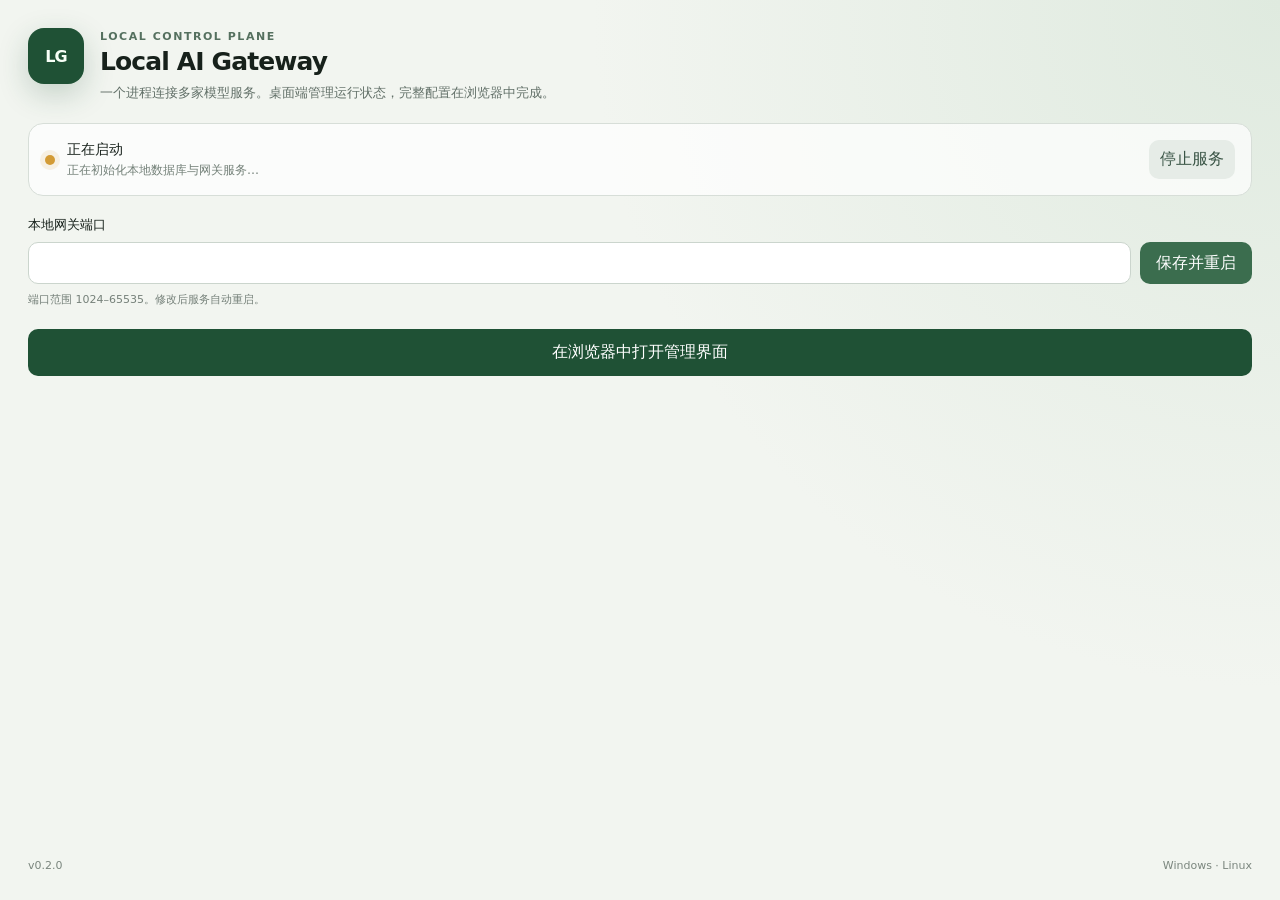
==== desktop/ui/index.html @ 6638c5e5 "feat: 新增 Rust 桌面网关与持久化代理能力 ✨" ====
<!doctype html>
<html lang="zh-CN">
<head>
  <meta charset="UTF-8">
  <meta name="viewport" content="width=device-width, initial-scale=1">
  <meta name="color-scheme" content="light dark">
  <title>Local AI Gateway</title>
  <link rel="stylesheet" href="./launcher.css">
  <script type="module" src="./launcher.js"></script>
</head>
<body>
  <main class="shell">
    <header class="hero">
      <div class="mark" aria-hidden="true">LG</div>
      <div>
        <p class="eyebrow">LOCAL CONTROL PLANE</p>
        <h1>Local AI Gateway</h1>
        <p class="intro">一个进程连接多家模型服务。桌面端管理运行状态，完整配置在浏览器中完成。</p>
      </div>
    </header>

    <section class="status-card" aria-live="polite">
      <div class="status-line">
        <span id="status-dot" class="status-dot"></span>
        <div>
          <strong id="status-label">正在启动</strong>
          <p id="status-detail">正在初始化本地数据库与网关服务…</p>
        </div>
      </div>
      <button id="toggle" class="button ghost" type="button">停止服务</button>
    </section>

    <form id="port-form" class="port-form">
      <label for="port">本地网关端口</label>
      <div class="port-row">
        <input id="port" name="port" type="number" min="1024" max="65535" inputmode="numeric" required>
        <button class="button secondary" type="submit">保存并重启</button>
      </div>
      <p id="port-hint" class="hint">端口范围 1024–65535。修改后服务自动重启。</p>
    </form>

    <button id="open-dashboard" class="button primary" type="button">在浏览器中打开管理界面</button>

    <footer>
      <span>v<span id="version">0.2.0</span></span>
      <span>Windows · Linux</span>
    </footer>
  </main>
</body>
</html>
---- desktop/ui/launcher.css ----
:root {
  font-family: Inter, ui-sans-serif, system-ui, -apple-system, BlinkMacSystemFont, "Segoe UI", sans-serif;
  color: #17211b;
  background: #f2f5f0;
  font-synthesis: none;
}

* { box-sizing: border-box; }
body { margin: 0; min-height: 100vh; background: radial-gradient(circle at 100% 0, #dfeadf 0, transparent 44%), #f2f5f0; }
button, input { font: inherit; }
.shell { min-height: 100vh; display: flex; flex-direction: column; gap: 20px; padding: 28px; }
.hero { display: grid; grid-template-columns: 56px 1fr; gap: 16px; align-items: start; }
.mark { display: grid; place-items: center; width: 56px; height: 56px; border-radius: 16px; color: #f7fff7; background: #1f5135; font-weight: 800; letter-spacing: -0.05em; box-shadow: 0 10px 30px rgb(31 81 53 / 22%); }
.eyebrow { margin: 2px 0 4px; color: #55705f; font-size: 11px; font-weight: 750; letter-spacing: .14em; }
h1 { margin: 0; font-size: 25px; letter-spacing: -.035em; }
.intro { margin: 7px 0 0; color: #627068; font-size: 13px; line-height: 1.55; }
.status-card { display: flex; align-items: center; justify-content: space-between; gap: 14px; padding: 16px; border: 1px solid #d7ded8; border-radius: 15px; background: rgb(255 255 255 / 72%); }
.status-line { display: flex; align-items: center; gap: 12px; min-width: 0; }
.status-line strong { display: block; font-size: 14px; }
.status-line p { margin: 3px 0 0; color: #738078; font-size: 12px; overflow-wrap: anywhere; }
.status-dot { flex: none; width: 10px; height: 10px; border-radius: 999px; background: #d39b35; box-shadow: 0 0 0 5px rgb(211 155 53 / 13%); }
.status-dot.running { background: #2f9d5b; box-shadow: 0 0 0 5px rgb(47 157 91 / 13%); }
.status-dot.failed { background: #c95050; box-shadow: 0 0 0 5px rgb(201 80 80 / 13%); }
.port-form { display: grid; gap: 8px; }
.port-form label { font-size: 13px; font-weight: 700; }
.port-row { display: grid; grid-template-columns: 1fr auto; gap: 9px; }
input { min-width: 0; height: 42px; padding: 0 13px; color: inherit; background: #fff; border: 1px solid #cbd5cd; border-radius: 10px; outline: none; }
input:focus { border-color: #2e774d; box-shadow: 0 0 0 3px rgb(46 119 77 / 13%); }
.hint { min-height: 17px; margin: 0; color: #758079; font-size: 11px; }
.hint.error { color: #a63939; }
.button { border: 0; border-radius: 10px; cursor: pointer; font-weight: 700; transition: transform .12s ease, background .12s ease; }
.button:active { transform: translateY(1px); }
.button:disabled { cursor: wait; opacity: .6; }
.button.primary { width: 100%; padding: 13px 16px; color: #fff; background: #1f5135; }
.button.primary:hover { background: #173f29; }
.button.secondary { padding: 0 16px; color: #fff; background: #3b6d4e; }
.button.ghost { flex: none; padding: 9px 11px; color: #385344; background: #e6ece7; }
footer { display: flex; justify-content: space-between; margin-top: auto; color: #7b867e; font-size: 11px; }

@media (prefers-color-scheme: dark) {
  :root { color: #e6eee8; background: #151b17; }
  body { background: radial-gradient(circle at 100% 0, #20382a 0, transparent 44%), #151b17; }
  .intro, .status-line p, .hint, footer { color: #9eaaa2; }
  .eyebrow { color: #94b09d; }
  .status-card { border-color: #34443a; background: rgb(31 41 34 / 78%); }
  input { color: #eef5ef; background: #202a23; border-color: #3d5143; }
  .button.ghost { color: #d8e5dc; background: #304139; }
}
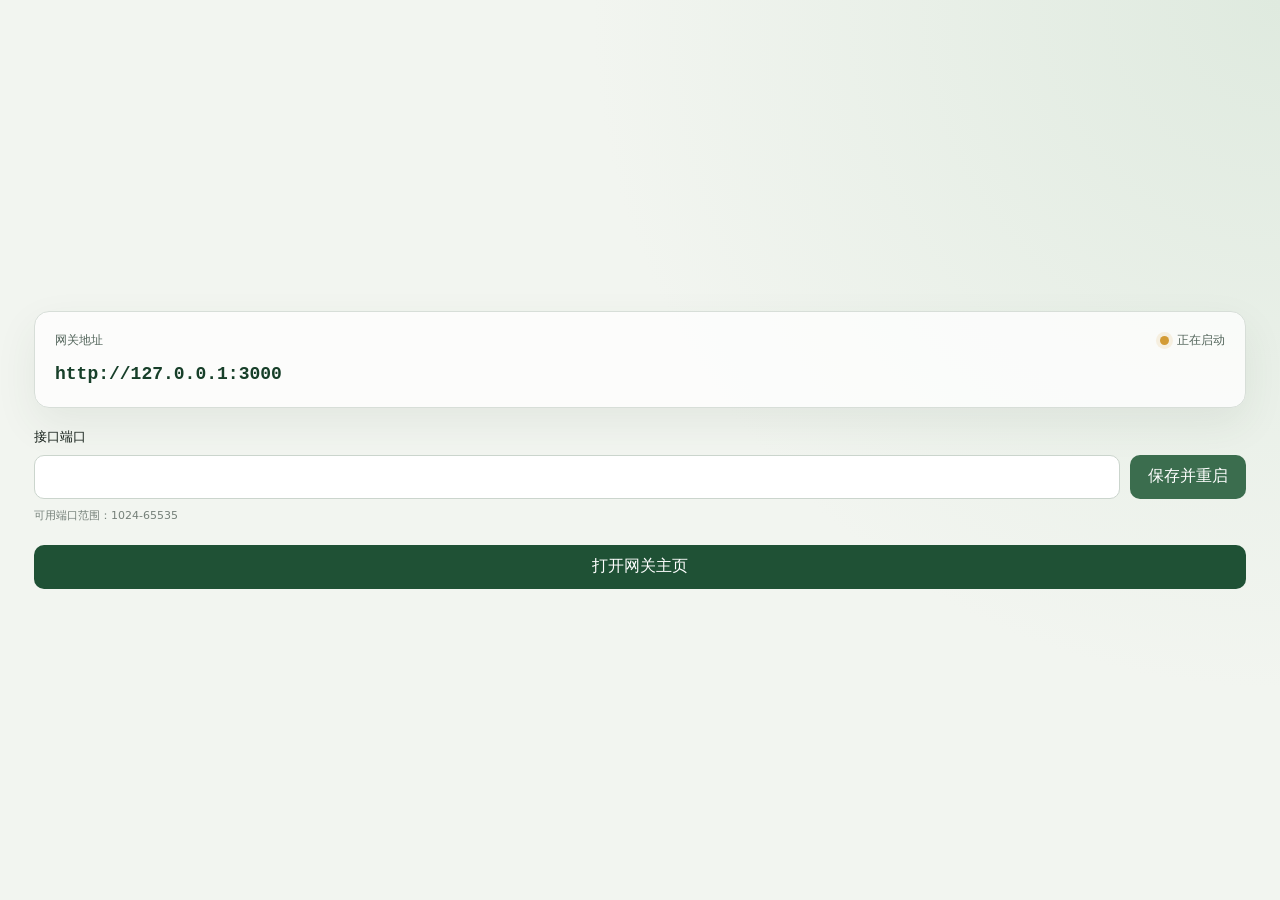
==== commit 7306f15c: "feat: 新增桌面端、托盘常驻与多平台打包 ✨" ====
--- a/desktop/ui/index.html
+++ b/desktop/ui/index.html
@@ -10,41 +10,28 @@
 </head>
 <body>
   <main class="shell">
-    <header class="hero">
-      <div class="mark" aria-hidden="true">LG</div>
-      <div>
-        <p class="eyebrow">LOCAL CONTROL PLANE</p>
-        <h1>Local AI Gateway</h1>
-        <p class="intro">一个进程连接多家模型服务。桌面端管理运行状态，完整配置在浏览器中完成。</p>
+    <section class="address-card" aria-live="polite">
+      <div class="address-head">
+        <span class="address-label">网关地址</span>
+        <span class="status-badge">
+          <span id="status-dot" class="status-dot" aria-hidden="true"></span>
+          <span id="status-label">正在启动</span>
+        </span>
       </div>
-    </header>
-
-    <section class="status-card" aria-live="polite">
-      <div class="status-line">
-        <span id="status-dot" class="status-dot"></span>
-        <div>
-          <strong id="status-label">正在启动</strong>
-          <p id="status-detail">正在初始化本地数据库与网关服务…</p>
-        </div>
-      </div>
-      <button id="toggle" class="button ghost" type="button">停止服务</button>
+      <code id="status-detail" class="gateway-url">http://127.0.0.1:3000</code>
+      <p id="status-error" class="status-error" hidden></p>
     </section>
 
     <form id="port-form" class="port-form">
-      <label for="port">本地网关端口</label>
+      <label for="port">接口端口</label>
       <div class="port-row">
         <input id="port" name="port" type="number" min="1024" max="65535" inputmode="numeric" required>
         <button class="button secondary" type="submit">保存并重启</button>
       </div>
-      <p id="port-hint" class="hint">端口范围 1024–65535。修改后服务自动重启。</p>
+      <p id="port-hint" class="hint">可用端口范围：1024-65535</p>
     </form>
 
-    <button id="open-dashboard" class="button primary" type="button">在浏览器中打开管理界面</button>
-
-    <footer>
-      <span>v<span id="version">0.2.0</span></span>
-      <span>Windows · Linux</span>
-    </footer>
+    <button id="open-dashboard" class="button primary" type="button">打开网关主页</button>
   </main>
 </body>
 </html>
--- a/desktop/ui/launcher.css
+++ b/desktop/ui/launcher.css
@@ -6,43 +6,69 @@
 }
 
 * { box-sizing: border-box; }
-body { margin: 0; min-height: 100vh; background: radial-gradient(circle at 100% 0, #dfeadf 0, transparent 44%), #f2f5f0; }
+body {
+  margin: 0;
+  height: 100vh;
+  overflow: hidden;
+  background: radial-gradient(circle at 100% 0, #dfeadf 0, transparent 44%), #f2f5f0;
+}
 button, input { font: inherit; }
-.shell { min-height: 100vh; display: flex; flex-direction: column; gap: 20px; padding: 28px; }
-.hero { display: grid; grid-template-columns: 56px 1fr; gap: 16px; align-items: start; }
-.mark { display: grid; place-items: center; width: 56px; height: 56px; border-radius: 16px; color: #f7fff7; background: #1f5135; font-weight: 800; letter-spacing: -0.05em; box-shadow: 0 10px 30px rgb(31 81 53 / 22%); }
-.eyebrow { margin: 2px 0 4px; color: #55705f; font-size: 11px; font-weight: 750; letter-spacing: .14em; }
-h1 { margin: 0; font-size: 25px; letter-spacing: -.035em; }
-.intro { margin: 7px 0 0; color: #627068; font-size: 13px; line-height: 1.55; }
-.status-card { display: flex; align-items: center; justify-content: space-between; gap: 14px; padding: 16px; border: 1px solid #d7ded8; border-radius: 15px; background: rgb(255 255 255 / 72%); }
-.status-line { display: flex; align-items: center; gap: 12px; min-width: 0; }
-.status-line strong { display: block; font-size: 14px; }
-.status-line p { margin: 3px 0 0; color: #738078; font-size: 12px; overflow-wrap: anywhere; }
-.status-dot { flex: none; width: 10px; height: 10px; border-radius: 999px; background: #d39b35; box-shadow: 0 0 0 5px rgb(211 155 53 / 13%); }
-.status-dot.running { background: #2f9d5b; box-shadow: 0 0 0 5px rgb(47 157 91 / 13%); }
-.status-dot.failed { background: #c95050; box-shadow: 0 0 0 5px rgb(201 80 80 / 13%); }
-.port-form { display: grid; gap: 8px; }
+.shell {
+  height: 100vh;
+  display: grid;
+  grid-template-rows: auto auto auto;
+  align-content: center;
+  gap: 20px;
+  padding: 34px;
+}
+.address-card {
+  display: grid;
+  gap: 13px;
+  padding: 20px;
+  border: 1px solid #d7ded8;
+  border-radius: 15px;
+  background: rgb(255 255 255 / 76%);
+  box-shadow: 0 16px 42px rgb(46 74 55 / 8%);
+}
+.address-head { display: flex; align-items: center; justify-content: space-between; gap: 16px; }
+.address-label { color: #52645a; font-size: 12px; font-weight: 700; }
+.status-badge { display: flex; align-items: center; gap: 8px; color: #52645a; font-size: 12px; font-weight: 650; }
+.status-dot { flex: none; width: 9px; height: 9px; border-radius: 999px; background: #d39b35; box-shadow: 0 0 0 4px rgb(211 155 53 / 13%); }
+.status-dot.running { background: #2f9d5b; box-shadow: 0 0 0 4px rgb(47 157 91 / 13%); }
+.status-dot.failed { background: #c95050; box-shadow: 0 0 0 4px rgb(201 80 80 / 13%); }
+.gateway-url {
+  min-width: 0;
+  overflow: hidden;
+  color: #173f29;
+  font-family: "SFMono-Regular", Consolas, "Liberation Mono", monospace;
+  font-size: 18px;
+  font-weight: 700;
+  line-height: 1.35;
+  text-overflow: ellipsis;
+  white-space: nowrap;
+}
+.status-error { margin: -3px 0 0; color: #a63939; font-size: 11px; line-height: 1.4; }
+.port-form { display: grid; gap: 9px; }
 .port-form label { font-size: 13px; font-weight: 700; }
-.port-row { display: grid; grid-template-columns: 1fr auto; gap: 9px; }
-input { min-width: 0; height: 42px; padding: 0 13px; color: inherit; background: #fff; border: 1px solid #cbd5cd; border-radius: 10px; outline: none; }
+.port-row { display: grid; grid-template-columns: minmax(0, 1fr) auto; gap: 10px; }
+input { min-width: 0; height: 44px; padding: 0 14px; color: inherit; background: #fff; border: 1px solid #cbd5cd; border-radius: 10px; outline: none; }
 input:focus { border-color: #2e774d; box-shadow: 0 0 0 3px rgb(46 119 77 / 13%); }
 .hint { min-height: 17px; margin: 0; color: #758079; font-size: 11px; }
 .hint.error { color: #a63939; }
-.button { border: 0; border-radius: 10px; cursor: pointer; font-weight: 700; transition: transform .12s ease, background .12s ease; }
+.button { min-height: 44px; border: 0; border-radius: 10px; cursor: pointer; font-weight: 700; transition: transform .12s ease, background .12s ease; }
+.button:focus-visible { outline: 3px solid rgb(46 119 77 / 28%); outline-offset: 2px; }
 .button:active { transform: translateY(1px); }
-.button:disabled { cursor: wait; opacity: .6; }
-.button.primary { width: 100%; padding: 13px 16px; color: #fff; background: #1f5135; }
-.button.primary:hover { background: #173f29; }
-.button.secondary { padding: 0 16px; color: #fff; background: #3b6d4e; }
-.button.ghost { flex: none; padding: 9px 11px; color: #385344; background: #e6ece7; }
-footer { display: flex; justify-content: space-between; margin-top: auto; color: #7b867e; font-size: 11px; }
+.button:disabled { cursor: not-allowed; opacity: .58; }
+.button.primary { width: 100%; padding: 0 16px; color: #fff; background: #1f5135; }
+.button.primary:hover:not(:disabled) { background: #173f29; }
+.button.secondary { padding: 0 18px; color: #fff; background: #3b6d4e; }
+.button.secondary:hover:not(:disabled) { background: #315f42; }
 
 @media (prefers-color-scheme: dark) {
   :root { color: #e6eee8; background: #151b17; }
   body { background: radial-gradient(circle at 100% 0, #20382a 0, transparent 44%), #151b17; }
-  .intro, .status-line p, .hint, footer { color: #9eaaa2; }
-  .eyebrow { color: #94b09d; }
-  .status-card { border-color: #34443a; background: rgb(31 41 34 / 78%); }
+  .address-card { border-color: #34443a; background: rgb(31 41 34 / 82%); box-shadow: 0 16px 42px rgb(0 0 0 / 18%); }
+  .address-label, .status-badge, .hint { color: #9eaaa2; }
+  .gateway-url { color: #d9f3e2; }
   input { color: #eef5ef; background: #202a23; border-color: #3d5143; }
-  .button.ghost { color: #d8e5dc; background: #304139; }
 }
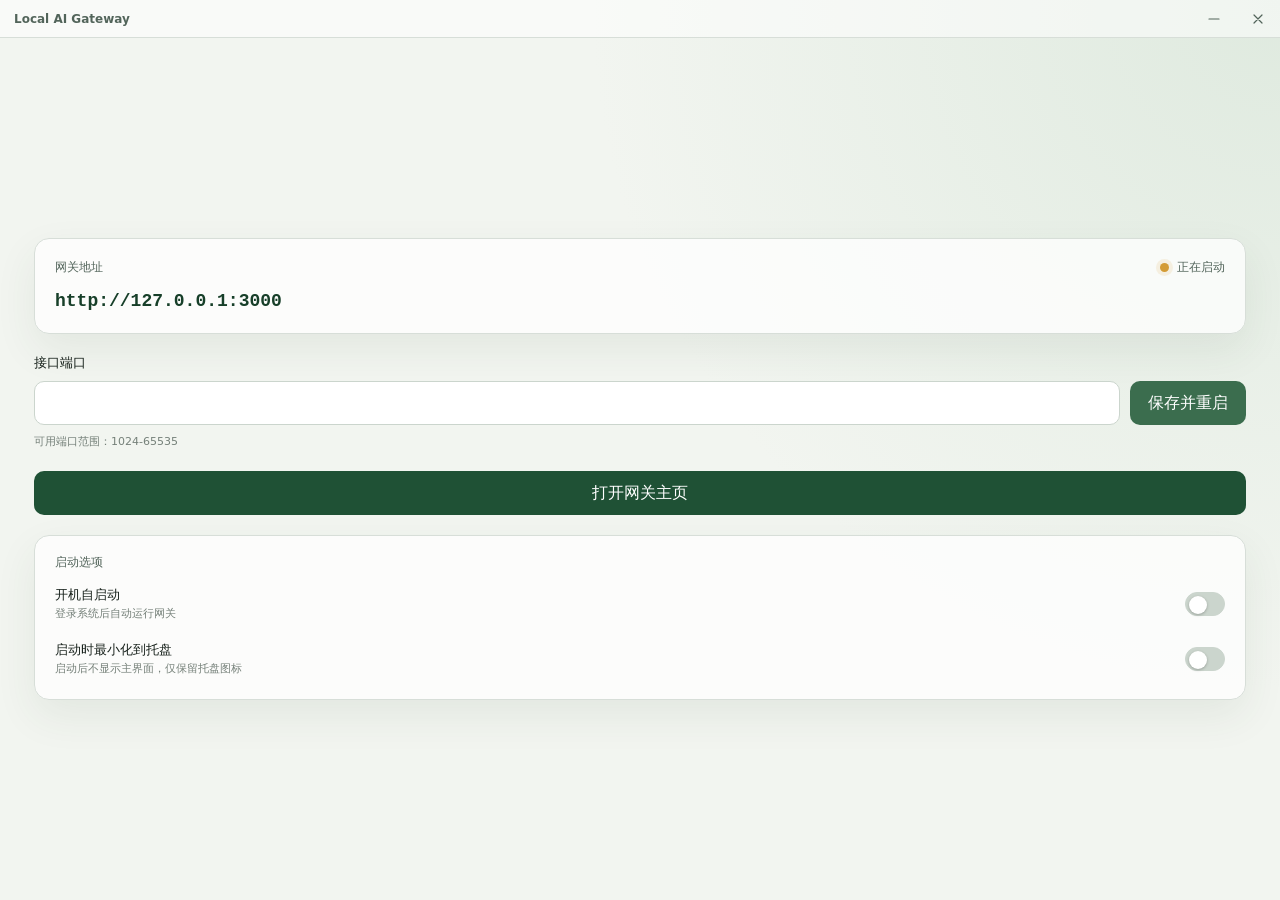
==== commit f8628556: "fix: 修复 Windows 控制台窗口与 Linux 标题栏失效,内建标题栏并新增自启动选项 🐛" ====
--- a/desktop/ui/index.html
+++ b/desktop/ui/index.html
@@ -9,6 +9,21 @@
   <script type="module" src="./launcher.js"></script>
 </head>
 <body>
+  <header class="titlebar" data-tauri-drag-region="deep">
+    <span class="titlebar-title">Local AI Gateway</span>
+    <div class="titlebar-buttons">
+      <button id="minimize-btn" class="titlebar-button" type="button" aria-label="最小化">
+        <svg width="12" height="12" viewBox="0 0 12 12" aria-hidden="true">
+          <path d="M1 6h10" stroke="currentColor" stroke-width="1.2" stroke-linecap="round"/>
+        </svg>
+      </button>
+      <button id="close-btn" class="titlebar-button close" type="button" aria-label="关闭">
+        <svg width="12" height="12" viewBox="0 0 12 12" aria-hidden="true">
+          <path d="M2 2l8 8M10 2l-8 8" stroke="currentColor" stroke-width="1.2" stroke-linecap="round"/>
+        </svg>
+      </button>
+    </div>
+  </header>
   <main class="shell">
     <section class="address-card" aria-live="polite">
       <div class="address-head">
@@ -32,6 +47,25 @@
     </form>
 
     <button id="open-dashboard" class="button primary" type="button">打开网关主页</button>
+
+    <section class="settings-card" aria-label="启动选项">
+      <h2 class="settings-title">启动选项</h2>
+      <label class="setting-row" for="autostart">
+        <span class="setting-text">
+          <span class="setting-name">开机自启动</span>
+          <span class="setting-desc">登录系统后自动运行网关</span>
+        </span>
+        <input id="autostart" class="switch" type="checkbox">
+      </label>
+      <label class="setting-row" for="start-to-tray">
+        <span class="setting-text">
+          <span class="setting-name">启动时最小化到托盘</span>
+          <span class="setting-desc">启动后不显示主界面，仅保留托盘图标</span>
+        </span>
+        <input id="start-to-tray" class="switch" type="checkbox">
+      </label>
+      <p id="settings-hint" class="hint" hidden></p>
+    </section>
   </main>
 </body>
 </html>
--- a/desktop/ui/launcher.css
+++ b/desktop/ui/launcher.css
@@ -10,13 +10,43 @@
   margin: 0;
   height: 100vh;
   overflow: hidden;
+  display: flex;
+  flex-direction: column;
   background: radial-gradient(circle at 100% 0, #dfeadf 0, transparent 44%), #f2f5f0;
 }
 button, input { font: inherit; }
+.titlebar {
+  flex: none;
+  display: flex;
+  align-items: center;
+  justify-content: space-between;
+  height: 38px;
+  padding-left: 14px;
+  background: rgb(255 255 255 / 55%);
+  border-bottom: 1px solid #d7ded8;
+  user-select: none;
+}
+.titlebar-title { color: #52645a; font-size: 12px; font-weight: 700; }
+.titlebar-buttons { display: flex; align-self: stretch; }
+.titlebar-button {
+  width: 44px;
+  padding: 0;
+  border: 0;
+  display: grid;
+  place-items: center;
+  color: #52645a;
+  background: none;
+  cursor: pointer;
+  transition: background .12s ease, color .12s ease;
+}
+.titlebar-button:hover { background: rgb(23 33 27 / 7%); color: #17211b; }
+.titlebar-button:focus-visible { outline: 2px solid rgb(46 119 77 / 40%); outline-offset: -2px; }
+.titlebar-button.close:hover { background: #c95050; color: #fff; }
 .shell {
-  height: 100vh;
+  flex: 1;
+  min-height: 0;
   display: grid;
-  grid-template-rows: auto auto auto;
+  grid-template-rows: auto auto auto auto;
   align-content: center;
   gap: 20px;
   padding: 34px;
@@ -64,11 +94,69 @@
 .button.secondary { padding: 0 18px; color: #fff; background: #3b6d4e; }
 .button.secondary:hover:not(:disabled) { background: #315f42; }
 
+.settings-card {
+  display: grid;
+  gap: 2px;
+  padding: 18px 20px 14px;
+  border: 1px solid #d7ded8;
+  border-radius: 15px;
+  background: rgb(255 255 255 / 76%);
+  box-shadow: 0 16px 42px rgb(46 74 55 / 8%);
+}
+.settings-title { margin: 0 0 4px; color: #52645a; font-size: 12px; font-weight: 700; }
+.setting-row {
+  display: flex;
+  align-items: center;
+  justify-content: space-between;
+  gap: 16px;
+  padding: 9px 0;
+  cursor: pointer;
+}
+.setting-text { display: grid; gap: 2px; }
+.setting-name { font-size: 13px; font-weight: 650; }
+.setting-desc { color: #758079; font-size: 11px; }
+.switch {
+  appearance: none;
+  flex: none;
+  width: 40px;
+  height: 24px;
+  margin: 0;
+  position: relative;
+  border-radius: 999px;
+  background: #cbd5cd;
+  cursor: pointer;
+  transition: background .15s ease;
+}
+.switch::before {
+  content: "";
+  position: absolute;
+  top: 3px;
+  left: 3px;
+  width: 18px;
+  height: 18px;
+  border-radius: 999px;
+  background: #fff;
+  box-shadow: 0 1px 3px rgb(0 0 0 / 25%);
+  transition: transform .15s ease;
+}
+.switch:checked { background: #2e774d; }
+.switch:checked::before { transform: translateX(16px); }
+.switch:focus-visible { outline: 3px solid rgb(46 119 77 / 28%); outline-offset: 2px; }
+.switch:disabled { cursor: not-allowed; opacity: .58; }
+
 @media (prefers-color-scheme: dark) {
   :root { color: #e6eee8; background: #151b17; }
   body { background: radial-gradient(circle at 100% 0, #20382a 0, transparent 44%), #151b17; }
+  .titlebar { background: rgb(21 27 23 / 55%); border-bottom-color: #34443a; }
+  .titlebar-title, .titlebar-button { color: #9eaaa2; }
+  .titlebar-button:hover { background: rgb(255 255 255 / 8%); color: #eef5ef; }
+  .titlebar-button.close:hover { background: #c95050; color: #fff; }
   .address-card { border-color: #34443a; background: rgb(31 41 34 / 82%); box-shadow: 0 16px 42px rgb(0 0 0 / 18%); }
   .address-label, .status-badge, .hint { color: #9eaaa2; }
   .gateway-url { color: #d9f3e2; }
   input { color: #eef5ef; background: #202a23; border-color: #3d5143; }
+  .settings-card { border-color: #34443a; background: rgb(31 41 34 / 82%); box-shadow: 0 16px 42px rgb(0 0 0 / 18%); }
+  .settings-title, .setting-desc { color: #9eaaa2; }
+  .switch { background: #3d5143; }
+  .switch:checked { background: #2f9d5b; }
 }
